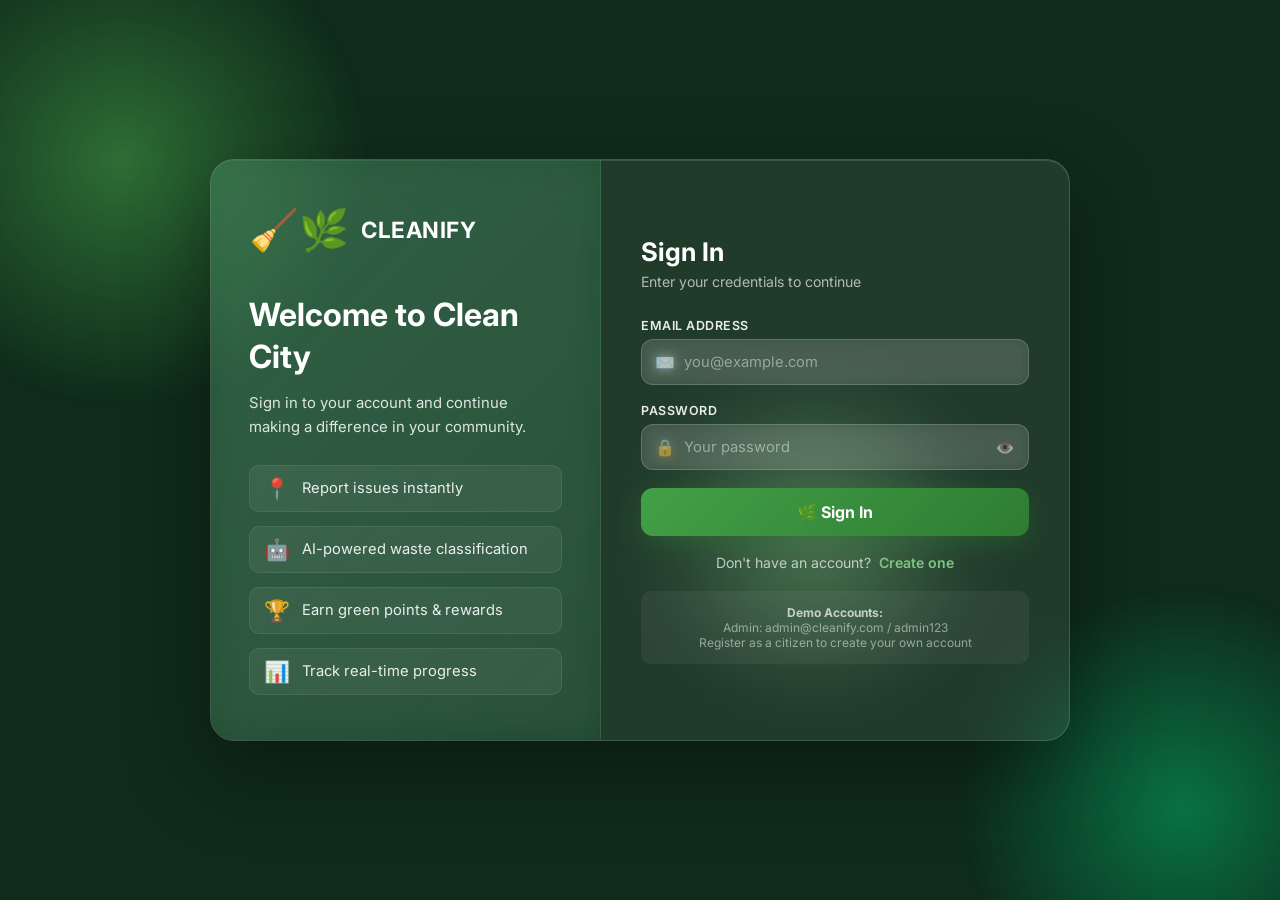
==== templates/admin.html @ 33d27224 "initial clean commit" ====
<!DOCTYPE html>
<html lang="en">

<head>
    <meta charset="UTF-8">
    <meta name="viewport" content="width=device-width, initial-scale=1.0">
    <title>Admin Dashboard - CLEANIFY</title>
    <meta name="description"
        content="CLEANIFY Admin Dashboard - Manage and review citizen complaints about waste dumping, unclean washrooms, and other cleanliness issues.">
    <link rel="stylesheet" href="./styles.css">
</head>

<body>

    <!-- SIDEBAR -->
    <aside class="sidebar">
        <div class="sidebar-header">
            <h2>🌿 CLEANIFY</h2>
            <span class="admin-badge">Admin Panel</span>
        </div>
        <ul class="sidebar-nav">
            <li><a href="#" class="active" onclick="switchSection('dashboard', this); return false;"><span
                        class="nav-icon">📊</span> <span>Dashboard</span></a></li>
            <li><a href="#" onclick="switchSection('all-complaints', this); return false;"><span
                        class="nav-icon">📋</span> <span>All Complaints</span></a></li>
            <li><a href="#" onclick="switchSection('washroom-reports', this); return false;"><span
                        class="nav-icon">🚿</span> <span>Washroom Reports</span></a></li>
            <li><a href="#" onclick="switchSection('issue-reports', this); return false;"><span
                        class="nav-icon">🚛</span> <span>Issue Reports</span></a></li>
            <li><a href="#" onclick="switchSection('rewards', this); return false;"><span class="nav-icon">🏆</span>
                    <span>Rewards</span></a></li>
            <li><a href="#" onclick="switchSection('live-tracking', this); return false;"><span
                        class="nav-icon">📡</span> <span>Live Tracking</span></a></li>
            <li><a href="#" onclick="switchSection('analytics', this); return false;"><span class="nav-icon">📈</span>
                    <span>Analytics</span></a></li>
        </ul>
        <div class="sidebar-footer">
            <div class="admin-profile">
                <div class="admin-avatar" id="adminAvatar">A</div>
                <div class="admin-info">
                    <div class="name" id="adminName">Loading...</div>
                    <div class="role" id="adminRole">Admin</div>
                </div>
            </div>
        </div>
    </aside>

    <!-- MAIN CONTENT -->
    <main class="main-content">

        <!-- TOP BAR -->
        <div class="top-bar">
            <h1><span class="live-dot"></span> Admin <span>Dashboard</span></h1>
            <div class="top-bar-actions">
                <button class="refresh-btn" onclick="loadComplaints()">🔄 Refresh</button>
                <button class="clear-btn" onclick="clearAllComplaints()">🗑️ Clear All</button>
            </div>
        </div>

        <!-- SECTION: DASHBOARD -->
        <div class="page-section active" id="section-dashboard">
            <!-- STATS -->
            <div class="stats-grid">
                <div class="stat-card total">
                    <div class="stat-header">
                        <div class="stat-icon">📋</div>
                        <span class="stat-trend" id="trendTotal">—</span>
                    </div>
                    <div class="stat-value" id="statTotal">0</div>
                    <div class="stat-label">Total Complaints</div>
                </div>
                <div class="stat-card pending">
                    <div class="stat-header">
                        <div class="stat-icon">⏳</div>
                        <span class="stat-trend" id="trendPending">—</span>
                    </div>
                    <div class="stat-value" id="statPending">0</div>
                    <div class="stat-label">Pending Review</div>
                </div>
                <div class="stat-card resolved">
                    <div class="stat-header">
                        <div class="stat-icon">✅</div>
                        <span class="stat-trend" id="trendResolved">—</span>
                    </div>
                    <div class="stat-value" id="statResolved">0</div>
                    <div class="stat-label">Resolved</div>
                </div>
                <div class="stat-card washroom">
                    <div class="stat-header">
                        <div class="stat-icon">🚿</div>
                        <span class="stat-trend" id="trendWashroom">—</span>
                    </div>
                    <div class="stat-value" id="statWashroom">0</div>
                    <div class="stat-label">Washroom Reports</div>
                </div>
                <div class="stat-card rewards-stat">
                    <div class="stat-header">
                        <div class="stat-icon">🏆</div>
                        <span class="stat-trend" id="trendRewards">—</span>
                    </div>
                    <div class="stat-value" id="statRewards">0</div>
                    <div class="stat-label">Rewards Given</div>
                </div>
            </div>

            <!-- FILTER BAR -->
            <div class="filter-bar">
                <button class="filter-btn active" onclick="filterComplaints('all', this)">All</button>
                <button class="filter-btn" onclick="filterComplaints('report', this)">🚛 Dumping / Issues</button>
                <button class="filter-btn" onclick="filterComplaints('washroom', this)">🚿 Washroom</button>
                <button class="filter-btn" onclick="filterComplaints('pending', this)">⏳ Pending</button>
                <button class="filter-btn" onclick="filterComplaints('resolved', this)">✅ Resolved</button>
                <div class="search-box">
                    <span>🔍</span>
                    <input type="text" id="searchInput" placeholder="Search complaints..." oninput="searchComplaints()">
                </div>
            </div>

            <!-- COMPLAINTS TABLE -->
            <div class="complaints-section">
                <div class="complaints-header">
                    <h2>📋 Complaint Records <span class="complaints-count" id="visibleCount">0</span></h2>
                </div>
                <table class="complaints-table">
                    <thead>
                        <tr>
                            <th>ID</th>
                            <th>Type</th>
                            <th>Reporter</th>
                            <th>Location</th>
                            <th>Description</th>
                            <th>Image</th>
                            <th>Date & Time</th>
                            <th>Status</th>
                            <th>Actions</th>
                        </tr>
                    </thead>
                    <tbody id="complaintsBody">
                        <!-- Populated by JS -->
                    </tbody>
                </table>
                <div class="empty-state" id="emptyState" style="display:none;">
                    <div class="empty-icon">📭</div>
                    <h3>No complaints yet</h3>
                    <p>When users submit complaints on the User Page, they will appear here in real-time.</p>
                </div>
            </div>
        </div>

        <!-- SECTION: ALL COMPLAINTS -->
        <div class="page-section" id="section-all-complaints">
            <div class="section-title">
                <h2>📋 All Complaints</h2>
                <p>Complete list of all submitted complaints</p>
            </div>
            <div class="complaints-section">
                <table class="complaints-table">
                    <thead>
                        <tr>
                            <th>ID</th>
                            <th>Type</th>
                            <th>Reporter</th>
                            <th>Location</th>
                            <th>Description</th>
                            <th>Date</th>
                            <th>Status</th>
                            <th>Actions</th>
                        </tr>
                    </thead>
                    <tbody id="allComplaintsBody"></tbody>
                </table>
                <div class="empty-state" id="allEmptyState" style="display:none;">
                    <div class="empty-icon">📭</div>
                    <h3>No complaints</h3>
                </div>
            </div>
        </div>

        <!-- SECTION: WASHROOM REPORTS -->
        <div class="page-section" id="section-washroom-reports">
            <div class="section-title">
                <h2>🚿 Washroom Reports</h2>
                <p>Complaints specifically about unclean washrooms</p>
            </div>
            <div class="complaints-section">
                <table class="complaints-table">
                    <thead>
                        <tr>
                            <th>ID</th>
                            <th>Reporter</th>
                            <th>Location</th>
                            <th>Description</th>
                            <th>Image</th>
                            <th>Date</th>
                            <th>Status</th>
                            <th>Actions</th>
                        </tr>
                    </thead>
                    <tbody id="washroomBody"></tbody>
                </table>
                <div class="empty-state" id="washroomEmptyState" style="display:none;">
                    <div class="empty-icon">🚿</div>
                    <h3>No washroom reports</h3>
                    <p>No unclean washroom complaints have been submitted yet.</p>
                </div>
            </div>
        </div>

        <!-- SECTION: ISSUE REPORTS -->
        <div class="page-section" id="section-issue-reports">
            <div class="section-title">
                <h2>🚛 Issue Reports</h2>
                <p>Reported issues like dumping, overflowing bins, blocked drains etc.</p>
            </div>
            <div class="complaints-section">
                <table class="complaints-table">
                    <thead>
                        <tr>
                            <th>ID</th>
                            <th>Reporter</th>
                            <th>Issue Type</th>
                            <th>Location</th>
                            <th>Description</th>
                            <th>Image</th>
                            <th>Date</th>
                            <th>Status</th>
                            <th>Actions</th>
                        </tr>
                    </thead>
                    <tbody id="issueBody"></tbody>
                </table>
                <div class="empty-state" id="issueEmptyState" style="display:none;">
                    <div class="empty-icon">🚛</div>
                    <h3>No issue reports</h3>
                    <p>No issues have been reported yet.</p>
                </div>
            </div>
        </div>

        <!-- SECTION: REWARDS -->
        <div class="page-section" id="section-rewards">
            <div class="section-title">
                <h2>🏆 Rewards</h2>
                <p>Citizens rewarded for keeping the city clean</p>
            </div>
            <div class="rewards-stats-grid">
                <div class="reward-stat-card">
                    <div class="reward-stat-icon">🏆</div>
                    <div class="reward-stat-value" id="rewardTotalCount">0</div>
                    <div class="reward-stat-label">Total Rewards</div>
                </div>
                <div class="reward-stat-card">
                    <div class="reward-stat-icon">⭐</div>
                    <div class="reward-stat-value" id="rewardTotalPoints">0</div>
                    <div class="reward-stat-label">Points Awarded</div>
                </div>
                <div class="reward-stat-card">
                    <div class="reward-stat-icon">👤</div>
                    <div class="reward-stat-value" id="rewardUniqueUsers">0</div>
                    <div class="reward-stat-label">Unique Recipients</div>
                </div>
            </div>
            <!-- Add Reward Form -->
            <div class="reward-form-card">
                <h3>➕ Award New Reward</h3>
                <div class="reward-form">
                    <input type="text" id="rewardName" placeholder="Recipient Name" class="reward-input">
                    <select id="rewardType" class="reward-input">
                        <option value="Clean Hero">🦸 Clean Hero</option>
                        <option value="Eco Warrior">🌿 Eco Warrior</option>
                        <option value="Star Reporter">⭐ Star Reporter</option>
                        <option value="Community Champion">🏅 Community Champion</option>
                    </select>
                    <input type="number" id="rewardPoints" placeholder="Points" class="reward-input" min="1"
                        value="100">
                    <input type="text" id="rewardReason" placeholder="Reason for reward" class="reward-input">
                    <button class="reward-submit-btn" onclick="addReward()">🏆 Award Reward</button>
                </div>
            </div>
            <!-- Rewards Table -->
            <div class="complaints-section">
                <div class="complaints-header">
                    <h2>🏆 Reward Recipients <span class="complaints-count" id="rewardCount">0</span></h2>
                </div>
                <table class="complaints-table">
                    <thead>
                        <tr>
                            <th>Recipient</th>
                            <th>Reward Type</th>
                            <th>Points</th>
                            <th>Reason</th>
                            <th>Date Awarded</th>
                            <th>Actions</th>
                        </tr>
                    </thead>
                    <tbody id="rewardsBody"></tbody>
                </table>
                <div class="empty-state" id="rewardsEmptyState" style="display:none;">
                    <div class="empty-icon">🏆</div>
                    <h3>No rewards yet</h3>
                    <p>Start rewarding citizens for their contributions to cleanliness!</p>
                </div>
            </div>
        </div>

        <!-- SECTION: LIVE TRACKING -->
        <div class="page-section" id="section-live-tracking">
            <div class="section-title">
                <h2><span class="live-badge">● LIVE</span> Facility Tracking & Availability</h2>
                <p>Real-time status of washrooms and public facilities</p>
            </div>
            <div class="facility-grid" id="facilityGrid">
                <!-- Populated by JS -->
            </div>
        </div>

        <!-- SECTION: ANALYTICS -->
        <div class="page-section" id="section-analytics">
            <div class="section-title">
                <h2>📈 Analytics Overview</h2>
                <p>Visual breakdown of complaint trends — all data pulled live from the database</p>
            </div>
            <div class="analytics-grid">
                <div class="analytics-card">
                    <h3>Complaint Types Distribution</h3>
                    <div id="typeChart" class="chart-container"></div>
                </div>
                <div class="analytics-card">
                    <h3>Status Breakdown</h3>
                    <div id="statusChart" class="chart-container"></div>
                </div>
                <div class="analytics-card full-width">
                    <h3>Activity Timeline (Last 14 Days)</h3>
                    <div id="timelineContainer" class="timeline-container"></div>
                </div>
                <div class="analytics-card full-width">
                    <h3>🏆 Top Reported Locations</h3>
                    <div id="topLocationsContainer"></div>
                </div>
            </div>
        </div>

        <footer class="admin-footer">
            <p>© 2026 <span>CLEANIFY</span> Admin Panel | Built for a Clean India 🇮🇳</p>
        </footer>
    </main>

    <!-- IMAGE MODAL -->
    <div class="image-modal-overlay" id="imageModal" onclick="closeImageModal()">
        <div class="image-modal" onclick="event.stopPropagation()">
            <button class="image-modal-close" onclick="closeImageModal()">✕</button>
            <img id="modalImage" src="" alt="Complaint Photo">
        </div>
    </div>

    <!-- DETAIL MODAL -->
    <div class="detail-modal-overlay" id="detailModal" onclick="closeDetailModal()">
        <div class="detail-modal" onclick="event.stopPropagation()">
            <button class="detail-modal-close" onclick="closeDetailModal()">✕</button>
            <h2>📋 Complaint Details</h2>
            <div id="detailContent"></div>
        </div>
    </div>

    <!-- TOAST -->
    <div class="toast" id="toast"></div>

        <script>
        const API = '';
        function getToken() { return localStorage.getItem('cleanify_token'); }
        
        // Auth check
        if (!getToken() || localStorage.getItem('cleanify_role') !== 'admin') {
            window.location.href = './index.html';
        }

        function logout() {
            fetch(API+'/api/auth/logout',{method:'POST',headers:{'Authorization':'Bearer '+getToken()}});
            localStorage.clear();
            window.location.href = './index.html';
        }

        let allComplaints = [];
        let currentFilter = 'all';

        async function loadComplaints() {
            try {
                const [complaintsRes, statsRes, rewardsRes] = await Promise.all([
                    fetch(API+'/api/complaints', {headers:{'Authorization':'Bearer '+getToken()}}),
                    fetch(API+'/api/stats', {headers:{'Authorization':'Bearer '+getToken()}}),
                    fetch(API+'/api/rewards', {headers:{'Authorization':'Bearer '+getToken()}})
                ]);

                if (complaintsRes.status === 401) { window.location.href = './index.html'; return; }

                allComplaints = await complaintsRes.json();
                const stats = await statsRes.json();
                const rewards = await rewardsRes.json();

                allComplaints.sort((a, b) => new Date(b.timestamp) - new Date(a.timestamp));

                updateStats(stats);
                renderComplaints(allComplaints);
                renderAllSections(allComplaints, rewards);
                showToast('✅ Dashboard refreshed', 'success');
            } catch(err) {
                showToast('❌ Failed to load data', 'error');
            }
        }

        function updateStats(stats) {
            animateNumber('statTotal', stats.total);
            animateNumber('statPending', stats.pending);
            animateNumber('statResolved', stats.resolved);
            animateNumber('statWashroom', stats.washroom);
            animateNumber('statRewards', stats.rewards);
            document.getElementById('trendTotal').textContent = stats.total > 0 ? `${stats.total} total` : '—';
            document.getElementById('trendPending').textContent = stats.pending > 0 ? `${stats.pending} active` : '—';
            document.getElementById('trendResolved').textContent = stats.resolved > 0 ? `${stats.resolved} done` : '—';
            document.getElementById('trendWashroom').textContent = stats.washroom > 0 ? `${stats.washroom} reports` : '—';
            document.getElementById('trendRewards').textContent = stats.rewards > 0 ? `${stats.rewards} given` : '—';
        }

        function animateNumber(elementId, target) {
            const el = document.getElementById(elementId);
            const current = parseInt(el.textContent) || 0;
            if (current === target) return;
            const duration = 500;
            const step = (target - current) / (duration / 16);
            let value = current;
            function update() {
                value += step;
                if ((step > 0 && value >= target) || (step < 0 && value <= target)) { el.textContent = target; return; }
                el.textContent = Math.round(value);
                requestAnimationFrame(update);
            }
            requestAnimationFrame(update);
        }

        function renderComplaints(complaints) {
            const tbody = document.getElementById('complaintsBody');
            const emptyState = document.getElementById('emptyState');
            if (complaints.length === 0) {
                tbody.innerHTML = '';
                emptyState.style.display = 'block';
                document.getElementById('visibleCount').textContent = '0';
                return;
            }
            emptyState.style.display = 'none';
            document.getElementById('visibleCount').textContent = complaints.length;
            tbody.innerHTML = complaints.map((c, idx) => `
                <tr style="animation: cardIn 0.3s ease-out ${idx * 0.05}s backwards;">
                    <td><span class="complaint-id">${c.id}</span></td>
                    <td><span class="complaint-type-badge ${c.issueType || 'dumping'}">${getTypeIcon(c.issueType)} ${getTypeName(c.issueType)}</span></td>
                    <td>${escapeHtml(c.reporter || 'Anonymous')}</td>
                    <td><span class="complaint-location">📍 ${escapeHtml(c.location || 'N/A')}</span></td>
                    <td><span class="complaint-desc" title="${escapeHtml(c.description || '')}">${escapeHtml((c.description||'No description').substring(0,60))}${(c.description||'').length>60?'...':''}</span></td>
                    <td>${c.image ? `<img class="complaint-image-thumb" src="${c.image}" onclick="openImageModal('${c.image}')" alt="Evidence">` : '<div class="no-image">N/A</div>'}</td>
                    <td><span class="complaint-time">${formatTime(c.timestamp)}</span></td>
                    <td><span class="status-badge ${c.status.toLowerCase().replace(' ','-')}" onclick="cycleStatus('${c.id}')">${getStatusIcon(c.status)} ${c.status}</span></td>
                    <td>
                        <div class="action-btns">
                            <button class="action-btn" onclick="viewDetails('${c.id}')" title="View Details">👁️</button>
                            <button class="action-btn delete" onclick="deleteComplaint('${c.id}')" title="Delete">🗑️</button>
                        </div>
                    </td>
                </tr>
            `).join('');
        }

        function renderAllSections(complaints, rewards) {
            // All complaints
            const allBody = document.getElementById('allComplaintsBody');
            allBody.innerHTML = complaints.map(c => `
                <tr>
                    <td><span class="complaint-id">${c.id}</span></td>
                    <td><span class="complaint-type-badge ${c.issueType}">${getTypeIcon(c.issueType)} ${getTypeName(c.issueType)}</span></td>
                    <td>${escapeHtml(c.reporter||'Anonymous')}</td>
                    <td>📍 ${escapeHtml(c.location||'')}</td>
                    <td>${escapeHtml((c.description||'').substring(0,50))}...</td>
                    <td>${formatTime(c.timestamp)}</td>
                    <td><span class="status-badge ${c.status.toLowerCase().replace(' ','-')}">${getStatusIcon(c.status)} ${c.status}</span></td>
                    <td><div class="action-btns"><button class="action-btn" onclick="viewDetails('${c.id}')">👁️</button><button class="action-btn delete" onclick="deleteComplaint('${c.id}')">🗑️</button></div></td>
                </tr>
            `).join('');
            document.getElementById('allEmptyState').style.display = complaints.length ? 'none' : 'block';

            // Washroom
            const washroomComplaints = complaints.filter(c => c.type === 'washroom' || c.issueType === 'washroom');
            const wBody = document.getElementById('washroomBody');
            wBody.innerHTML = washroomComplaints.map(c => `
                <tr>
                    <td><span class="complaint-id">${c.id}</span></td>
                    <td>${escapeHtml(c.reporter||'Anonymous')}</td>
                    <td>📍 ${escapeHtml(c.location||'')}</td>
                    <td>${escapeHtml((c.description||'').substring(0,50))}</td>
                    <td>${c.image ? `<img class="complaint-image-thumb" src="${c.image}" onclick="openImageModal('${c.image}')" alt="Evidence">` : 'N/A'}</td>
                    <td>${formatTime(c.timestamp)}</td>
                    <td><span class="status-badge ${c.status.toLowerCase().replace(' ','-')}">${getStatusIcon(c.status)} ${c.status}</span></td>
                    <td><div class="action-btns"><button class="action-btn" onclick="viewDetails('${c.id}')">👁️</button><button class="action-btn delete" onclick="deleteComplaint('${c.id}')">🗑️</button></div></td>
                </tr>
            `).join('');
            document.getElementById('washroomEmptyState').style.display = washroomComplaints.length ? 'none' : 'block';

            // Issues
            const issueComplaints = complaints.filter(c => c.type === 'report');
            const iBody = document.getElementById('issueBody');
            iBody.innerHTML = issueComplaints.map(c => `
                <tr>
                    <td><span class="complaint-id">${c.id}</span></td>
                    <td>${escapeHtml(c.reporter||'Anonymous')}</td>
                    <td><span class="complaint-type-badge ${c.issueType}">${getTypeIcon(c.issueType)} ${getTypeName(c.issueType)}</span></td>
                    <td>📍 ${escapeHtml(c.location||'')}</td>
                    <td>${escapeHtml((c.description||'').substring(0,50))}</td>
                    <td>${c.image ? `<img class="complaint-image-thumb" src="${c.image}" onclick="openImageModal('${c.image}')" alt="Evidence">` : 'N/A'}</td>
                    <td>${formatTime(c.timestamp)}</td>
                    <td><span class="status-badge ${c.status.toLowerCase().replace(' ','-')}">${getStatusIcon(c.status)} ${c.status}</span></td>
                    <td><div class="action-btns"><button class="action-btn" onclick="viewDetails('${c.id}')">👁️</button><button class="action-btn delete" onclick="deleteComplaint('${c.id}')">🗑️</button></div></td>
                </tr>
            `).join('');
            document.getElementById('issueEmptyState').style.display = issueComplaints.length ? 'none' : 'block';

            // Rewards
            renderRewards(rewards);
        }

        function renderRewards(rewards) {
            const tbody = document.getElementById('rewardsBody');
            const totalPoints = rewards.reduce((s,r) => s + (r.points||0), 0);
            const uniqueUsers = [...new Set(rewards.map(r => r.recipient))].length;
            animateNumber('rewardTotalCount', rewards.length);
            animateNumber('rewardTotalPoints', totalPoints);
            animateNumber('rewardUniqueUsers', uniqueUsers);
            document.getElementById('rewardCount').textContent = rewards.length;

            if (!rewards.length) {
                tbody.innerHTML = '';
                document.getElementById('rewardsEmptyState').style.display = 'block';
                return;
            }
            document.getElementById('rewardsEmptyState').style.display = 'none';
            tbody.innerHTML = rewards.map(r => `
                <tr>
                    <td><strong>${escapeHtml(r.recipient)}</strong></td>
                    <td>${r.reward_type}</td>
                    <td><span style="color:#1a7f44;font-weight:600;">+${r.points} pts</span></td>
                    <td>${escapeHtml(r.reason||'—')}</td>
                    <td>${formatTime(r.awarded_at)}</td>
                    <td><button class="action-btn delete" onclick="deleteReward(${r.id})">🗑️</button></td>
                </tr>
            `).join('');
        }

        // ── Helpers ──
        function getTypeIcon(type) {
            const icons = {'dumping':'🚛','washroom':'🚿','bin':'🗑️','drain':'🕳️','medical':'💊','industrial':'🏭','animal':'🐾'};
            return icons[type] || '📋';
        }
        function getTypeName(type) {
            const names = {'dumping':'Dumping','washroom':'Washroom','bin':'Overflowing Bin','drain':'Blocked Drain','medical':'Medical Waste','industrial':'Industrial','animal':'Dead Animal'};
            return names[type] || type || 'General';
        }
        function getStatusIcon(status) {
            return {'Pending':'⏳','In Progress':'🔄','Resolved':'✅','Rejected':'❌'}[status] || '⏳';
        }
        function formatTime(timestamp) {
            if (!timestamp) return 'Unknown';
            const date = new Date(timestamp);
            const now = new Date();
            const diffMs = now - date;
            const diffMins = Math.floor(diffMs / 60000);
            const diffHrs = Math.floor(diffMs / 3600000);
            const diffDays = Math.floor(diffMs / 86400000);
            if (diffMins < 1) return 'Just now';
            if (diffMins < 60) return `${diffMins}m ago`;
            if (diffHrs < 24) return `${diffHrs}h ago`;
            if (diffDays < 7) return `${diffDays}d ago`;
            return date.toLocaleDateString('en-IN', {day:'numeric',month:'short',year:'numeric'});
        }
        function escapeHtml(text) {
            const div = document.createElement('div');
            div.textContent = text;
            return div.innerHTML;
        }

        // ── Filter ──
        function filterComplaints(filter, btn) {
            currentFilter = filter;
            document.querySelectorAll('.filter-btn').forEach(b => b.classList.remove('active'));
            if (btn) btn.classList.add('active');
            applyFilters();
        }
        function searchComplaints() { applyFilters(); }
        function applyFilters() {
            const searchTerm = document.getElementById('searchInput').value.toLowerCase();
            let filtered = [...allComplaints];
            if (currentFilter === 'report') filtered = filtered.filter(c => c.type === 'report');
            else if (currentFilter === 'washroom') filtered = filtered.filter(c => c.type === 'washroom');
            else if (currentFilter === 'pending') filtered = filtered.filter(c => c.status === 'Pending');
            else if (currentFilter === 'resolved') filtered = filtered.filter(c => c.status === 'Resolved');
            if (searchTerm) {
                filtered = filtered.filter(c =>
                    (c.id||'').toLowerCase().includes(searchTerm) ||
                    (c.location||'').toLowerCase().includes(searchTerm) ||
                    (c.description||'').toLowerCase().includes(searchTerm) ||
                    (c.issueType||'').toLowerCase().includes(searchTerm)
                );
            }
            renderComplaints(filtered);
        }

        // ── Status cycle ──
        async function cycleStatus(id) {
            const statuses = ['Pending','In Progress','Resolved','Rejected'];
            const c = allComplaints.find(x => x.id === id);
            if (!c) return;
            const nextStatus = statuses[(statuses.indexOf(c.status) + 1) % statuses.length];
            try {
                const res = await fetch(`${API}/api/complaints/${id}/status`, {
                    method: 'PATCH',
                    headers: {'Content-Type':'application/json','Authorization':'Bearer '+getToken()},
                    body: JSON.stringify({status: nextStatus})
                });
                if (!res.ok) throw new Error();
                showToast(`✅ Status updated to "${nextStatus}"`, 'success');
                loadComplaints();
            } catch { showToast('❌ Failed to update status', 'error'); }
        }

        // ── View details ──
        function viewDetails(id) {
            const c = allComplaints.find(x => x.id === id);
            if (!c) return;
            const content = `
                <div class="detail-row"><span class="detail-label">Complaint ID</span><span class="detail-value" style="color:var(--accent);font-family:monospace;font-weight:600;">${c.id}</span></div>
                <div class="detail-row"><span class="detail-label">Reporter</span><span class="detail-value">${escapeHtml(c.reporter||'Anonymous')}</span></div>
                <div class="detail-row"><span class="detail-label">Type</span><span class="detail-value"><span class="complaint-type-badge ${c.issueType}">${getTypeIcon(c.issueType)} ${getTypeName(c.issueType)}</span></span></div>
                ${c.severity ? `<div class="detail-row"><span class="detail-label">Severity</span><span class="detail-value" style="text-transform:capitalize;">${c.severity==='high'?'🔴':c.severity==='medium'?'🟡':'🟢'} ${c.severity}</span></div>` : ''}
                <div class="detail-row"><span class="detail-label">Location</span><span class="detail-value">📍 ${escapeHtml(c.location||'Not provided')}</span></div>
                <div class="detail-row"><span class="detail-label">Description</span><span class="detail-value">${escapeHtml(c.description||'No description')}</span></div>
                <div class="detail-row"><span class="detail-label">Submitted</span><span class="detail-value">${new Date(c.timestamp).toLocaleString('en-IN',{dateStyle:'medium',timeStyle:'short'})}</span></div>
                <div class="detail-row"><span class="detail-label">Status</span><span class="detail-value">
                    <select class="detail-status-select" onchange="updateStatusFromDetail('${c.id}', this.value)">
                        <option value="Pending" ${c.status==='Pending'?'selected':''}>⏳ Pending</option>
                        <option value="In Progress" ${c.status==='In Progress'?'selected':''}>🔄 In Progress</option>
                        <option value="Resolved" ${c.status==='Resolved'?'selected':''}>✅ Resolved</option>
                        <option value="Rejected" ${c.status==='Rejected'?'selected':''}>❌ Rejected</option>
                    </select>
                </span></div>
                ${c.image ? `<div class="detail-row"><span class="detail-label">Evidence</span><span class="detail-value"><img class="detail-image" src="${c.image}" alt="Evidence Photo"></span></div>` : ''}
            `;
            document.getElementById('detailContent').innerHTML = content;
            document.getElementById('detailModal').classList.add('visible');
        }

        async function updateStatusFromDetail(id, newStatus) {
            try {
                const res = await fetch(`${API}/api/complaints/${id}/status`, {
                    method: 'PATCH',
                    headers: {'Content-Type':'application/json','Authorization':'Bearer '+getToken()},
                    body: JSON.stringify({status: newStatus})
                });
                if (!res.ok) throw new Error();
                showToast(`✅ Status updated to "${newStatus}"`, 'success');
                loadComplaints();
            } catch { showToast('❌ Failed to update status', 'error'); }
        }

        function closeDetailModal() { document.getElementById('detailModal').classList.remove('visible'); }
        function openImageModal(src) { document.getElementById('modalImage').src=src; document.getElementById('imageModal').classList.add('visible'); }
        function closeImageModal() { document.getElementById('imageModal').classList.remove('visible'); }

        // ── Delete ──
        async function deleteComplaint(id) {
            if (!confirm('Delete this complaint?')) return;
            try {
                const res = await fetch(`${API}/api/complaints/${id}`, {
                    method: 'DELETE',
                    headers: {'Authorization':'Bearer '+getToken()}
                });
                if (!res.ok) throw new Error();
                showToast('🗑️ Complaint deleted', 'error');
                loadComplaints();
            } catch { showToast('❌ Delete failed', 'error'); }
        }

        async function clearAllComplaints() {
            if (!confirm('⚠️ Clear ALL complaints? This cannot be undone.')) return;
            try {
                const res = await fetch(`${API}/api/complaints/clear`, {
                    method: 'DELETE',
                    headers: {'Authorization':'Bearer '+getToken()}
                });
                if (!res.ok) throw new Error();
                showToast('🗑️ All complaints cleared', 'error');
                loadComplaints();
            } catch { showToast('❌ Clear failed', 'error'); }
        }

        // ── Rewards ──
        async function addReward() {
            const recipient = document.getElementById('rewardName').value.trim();
            const rewardType = document.getElementById('rewardType').value;
            const points = document.getElementById('rewardPoints').value;
            const reason = document.getElementById('rewardReason').value.trim();
            if (!recipient) { showToast('Please enter recipient name', 'error'); return; }
            try {
                const res = await fetch(`${API}/api/rewards`, {
                    method: 'POST',
                    headers: {'Content-Type':'application/json','Authorization':'Bearer '+getToken()},
                    body: JSON.stringify({recipient, rewardType, points: parseInt(points), reason})
                });
                if (!res.ok) throw new Error();
                showToast('🏆 Reward added!', 'success');
                document.getElementById('rewardName').value = '';
                document.getElementById('rewardReason').value = '';
                loadComplaints();
            } catch { showToast('❌ Failed to add reward', 'error'); }
        }

        async function deleteReward(id) {
            if (!confirm('Delete this reward?')) return;
            try {
                const res = await fetch(`${API}/api/rewards/${id}`, {
                    method: 'DELETE',
                    headers: {'Authorization':'Bearer '+getToken()}
                });
                if (!res.ok) throw new Error();
                showToast('🗑️ Reward deleted', 'error');
                loadComplaints();
            } catch { showToast('❌ Delete failed', 'error'); }
        }

        // ── Toast ──
        function showToast(message, type = 'success') {
            const toast = document.getElementById('toast');
            toast.textContent = message;
            toast.className = `toast ${type} visible`;
            setTimeout(() => toast.classList.remove('visible'), 2500);
        }

        // ── Section Switching ──
        function switchSection(sectionId, clickedLink) {
            document.querySelectorAll('.page-section').forEach(s => s.classList.remove('active'));
            document.querySelectorAll('.sidebar-nav a').forEach(a => a.classList.remove('active'));
            document.getElementById(`section-${sectionId}`).classList.add('active');
            if (clickedLink) clickedLink.classList.add('active');
        }

        // ── Facility Tracking (dynamic from washroom complaints) ──
        async function loadFacilities() {
            try {
                const res = await fetch(`${API}/api/analytics`, {headers:{'Authorization':'Bearer '+getToken()}});
                const data = await res.json();
                // Build facility cards from washroom complaints in allComplaints
                const washroomComplaints = allComplaints.filter(c => c.type === 'washroom' || c.issueType === 'washroom');
                const grid = document.getElementById('facilityGrid');
                if (!washroomComplaints.length) {
                    grid.innerHTML = `<div style="grid-column:1/-1;text-align:center;padding:40px;background:white;border-radius:12px;color:#999;">No washroom complaints yet. Facility status will appear here as citizens report issues.</div>`;
                    return;
                }
                // Deduplicate by location
                const seen = new Set();
                const facilities = [];
                for (const c of washroomComplaints) {
                    if (!c.location || seen.has(c.location)) continue;
                    seen.add(c.location);
                    let icon, status, color;
                    if (c.status === 'Resolved') { icon='🟢'; status='Clean'; color='#27ae60'; }
                    else if (c.severity === 'high' || c.status === 'Pending') { icon='🔴'; status='Needs Urgent Attention'; color='#e74c3c'; }
                    else { icon='🟡'; status='Needs Attention'; color='#f39c12'; }
                    facilities.push({name: c.location, status, icon, color, time: formatTime(c.timestamp), reporter: c.reporter, cid: c.id});
                }
                grid.innerHTML = facilities.map(f => `
                    <div style="background:white;border-radius:12px;padding:20px;box-shadow:0 4px 15px rgba(0,0,0,0.08);border-left:4px solid ${f.color};">
                        <div style="display:flex;justify-content:space-between;align-items:center;margin-bottom:10px;">
                            <strong style="font-size:14px;">${escapeHtml(f.name)}</strong>
                            <span style="font-size:18px;">${f.icon}</span>
                        </div>
                        <p style="font-size:13px;color:#555;margin:0;">Status: <strong style="color:${f.color};">${f.status}</strong></p>
                        <p style="font-size:12px;color:#999;margin:5px 0 0;">Reported by ${escapeHtml(f.reporter||'Anonymous')} · ${f.time}</p>
                        <button onclick="viewDetails('${f.cid}')" style="margin-top:12px;width:100%;padding:7px;background:rgba(26,127,68,0.08);border:1px solid rgba(26,127,68,0.2);border-radius:8px;color:#1a7f44;font-size:12px;cursor:pointer;font-weight:600;">👁️ View Complaint</button>
                    </div>`).join('');
            } catch(e) {
                document.getElementById('facilityGrid').innerHTML = `<div style="grid-column:1/-1;text-align:center;padding:40px;background:white;border-radius:12px;color:#999;">Unable to load facility data.</div>`;
            }
        }

        // ── Analytics (fully dynamic from /api/analytics) ──
        async function loadAnalytics() {
            try {
                const res = await fetch(`${API}/api/analytics`, {headers:{'Authorization':'Bearer '+getToken()}});
                if (!res.ok) throw new Error();
                const data = await res.json();
                renderTypeChart(data.type_distribution);
                renderStatusChart(data.status_breakdown);
                renderTimeline(data.timeline);
                renderTopLocations(data.top_locations);
            } catch(e) {
                ['typeChart','statusChart','timelineContainer'].forEach(id => {
                    const el = document.getElementById(id);
                    if (el) el.innerHTML = `<p style="color:#999;text-align:center;padding:20px;">No data available yet.</p>`;
                });
            }
        }

        function renderTypeChart(types) {
            const el = document.getElementById('typeChart');
            if (!types || !types.length) { el.innerHTML = `<p style="color:#999;text-align:center;padding:30px;">No data yet</p>`; return; }
            const total = types.reduce((s,t) => s+t.count, 0);
            const colors = ['#1a7f44','#2196F3','#e74c3c','#f39c12','#9C27B0','#FF9800','#00BCD4','#607D8B'];
            const icons = {dumping:'🚛',washroom:'🚿',bin:'🗑️',drain:'🕳️',medical:'💊',industrial:'🏭',animal:'🐾',general:'📋'};
            el.innerHTML = `
                <div style="padding:10px 0;">
                    ${types.map((t,i) => {
                        const pct = Math.round((t.count/total)*100);
                        return `
                        <div style="margin-bottom:14px;">
                            <div style="display:flex;justify-content:space-between;align-items:center;margin-bottom:5px;">
                                <span style="font-size:13px;font-weight:600;">${icons[t.label]||'📋'} ${t.label||'General'}</span>
                                <span style="font-size:13px;color:${colors[i%colors.length]};font-weight:700;">${t.count} (${pct}%)</span>
                            </div>
                            <div style="height:10px;background:#f0f0f0;border-radius:5px;overflow:hidden;">
                                <div style="height:100%;width:${pct}%;background:${colors[i%colors.length]};border-radius:5px;transition:width 0.8s ease;"></div>
                            </div>
                        </div>`;
                    }).join('')}
                </div>`;
        }

        function renderStatusChart(statuses) {
            const el = document.getElementById('statusChart');
            if (!statuses || !statuses.length) { el.innerHTML = `<p style="color:#999;text-align:center;padding:30px;">No data yet</p>`; return; }
            const colorMap = {'Pending':'#f39c12','In Progress':'#3498db','Resolved':'#27ae60','Rejected':'#e74c3c'};
            const iconMap = {'Pending':'⏳','In Progress':'🔄','Resolved':'✅','Rejected':'❌'};
            const total = statuses.reduce((s,t) => s+t.count, 0);
            el.innerHTML = `
                <div style="display:grid;grid-template-columns:1fr 1fr;gap:12px;padding:10px 0;">
                    ${statuses.map(s => `
                        <div style="background:${colorMap[s.label]||'#999'}18;border:1.5px solid ${colorMap[s.label]||'#999'}44;border-radius:12px;padding:16px;text-align:center;">
                            <div style="font-size:24px;">${iconMap[s.label]||'📋'}</div>
                            <div style="font-size:22px;font-weight:800;color:${colorMap[s.label]||'#333'};margin:4px 0;">${s.count}</div>
                            <div style="font-size:12px;color:#666;">${s.label}</div>
                            <div style="font-size:11px;color:#999;">${Math.round((s.count/total)*100)}%</div>
                        </div>`).join('')}
                </div>`;
        }

        function renderTimeline(timeline) {
            const el = document.getElementById('timelineContainer');
            if (!timeline || !timeline.length) { el.innerHTML = `<p style="color:#999;text-align:center;padding:30px;">No activity in last 14 days</p>`; return; }
            const max = Math.max(...timeline.map(t => t.count));
            el.innerHTML = `
                <div style="display:flex;align-items:flex-end;gap:8px;height:140px;padding:10px 0 0;">
                    ${timeline.map(t => {
                        const h = max > 0 ? Math.max(8, Math.round((t.count/max)*120)) : 8;
                        const label = new Date(t.day).toLocaleDateString('en-IN',{day:'numeric',month:'short'});
                        return `
                        <div style="flex:1;display:flex;flex-direction:column;align-items:center;gap:4px;">
                            <span style="font-size:11px;font-weight:700;color:#1a7f44;">${t.count}</span>
                            <div style="width:100%;height:${h}px;background:linear-gradient(to top,#1a7f44,#65a53b);border-radius:4px 4px 0 0;" title="${t.count} complaints on ${label}"></div>
                            <span style="font-size:10px;color:#999;white-space:nowrap;">${label}</span>
                        </div>`;
                    }).join('')}
                </div>`;
        }

        function renderTopLocations(locations) {
            const existing = document.getElementById('topLocationsContainer');
            if (!existing) return;
            if (!locations || !locations.length) { existing.innerHTML = `<p style="color:#999;text-align:center;padding:20px;">No location data yet</p>`; return; }
            existing.innerHTML = locations.map((l,i) => `
                <div style="display:flex;justify-content:space-between;align-items:center;padding:10px 0;border-bottom:1px solid #f0f0f0;">
                    <span style="font-size:13px;">🏆 #${i+1} · ${escapeHtml(l.location)}</span>
                    <span style="background:#1a7f4418;color:#1a7f44;padding:3px 10px;border-radius:12px;font-size:12px;font-weight:600;">${l.count} reports</span>
                </div>`).join('');
        }

        // ── Load admin profile ──
        async function loadAdminProfile() {
            try {
                const res = await fetch(`${API}/api/auth/me`, {headers:{'Authorization':'Bearer '+getToken()}});
                if (!res.ok) return;
                const user = await res.json();
                document.getElementById('adminName').textContent = user.fullname || 'Admin';
                document.getElementById('adminRole').textContent = user.role === 'admin' ? 'Super Admin' : user.role;
                document.getElementById('adminAvatar').textContent = (user.fullname||'A')[0].toUpperCase();
            } catch(e) {}
        }

        // ── Keyboard ──
        document.addEventListener('keydown', e => {
            if (e.key === 'Escape') { closeImageModal(); closeDetailModal(); }
        });

        // ── Logout button ──
        document.querySelector('.clear-btn')?.insertAdjacentHTML('afterend', 
            '<button class="refresh-btn" style="background:#e74c3c;border-color:#e74c3c;" onclick="logout()">🚪 Logout</button>'
        );

        // ── Section switching — load analytics/facilities on demand ──
        const _origSwitchSection = switchSection;
        function switchSection(sectionId, clickedLink) {
            document.querySelectorAll('.page-section').forEach(s => s.classList.remove('active'));
            document.querySelectorAll('.sidebar-nav a').forEach(a => a.classList.remove('active'));
            document.getElementById(`section-${sectionId}`).classList.add('active');
            if (clickedLink) clickedLink.classList.add('active');
            if (sectionId === 'analytics') loadAnalytics();
            if (sectionId === 'live-tracking') loadFacilities();
        }

        // ── Auto refresh ──
        setInterval(loadComplaints, 30000);

        // ── Init ──
        window.addEventListener('DOMContentLoaded', () => {
            loadAdminProfile();
            loadComplaints();
        });
    </script>
</body>
</html>
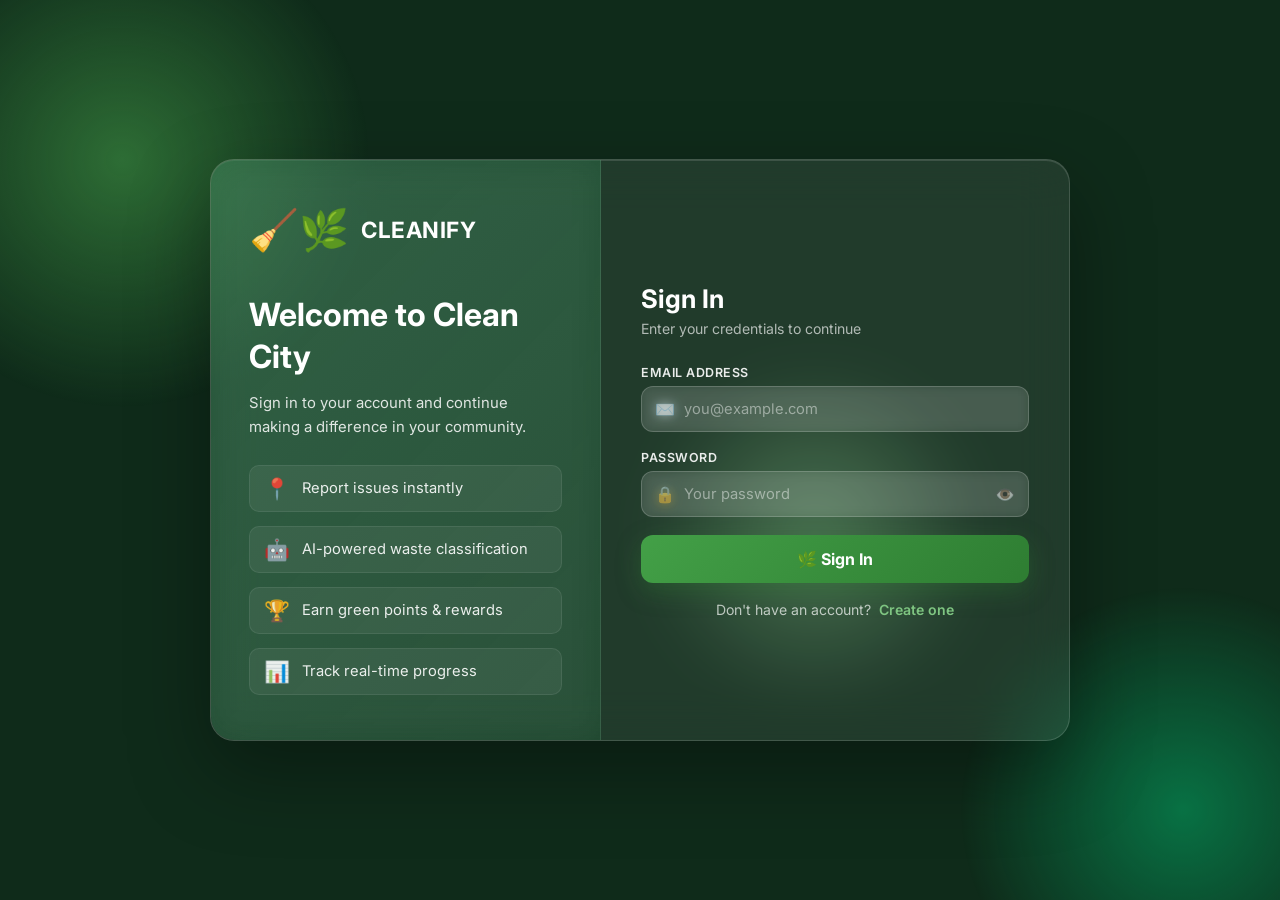
==== commit 06031c11: "new frontend" ====
--- a/templates/admin.html
+++ b/templates/admin.html
@@ -7,7 +7,7 @@
     <title>Admin Dashboard - CLEANIFY</title>
     <meta name="description"
         content="CLEANIFY Admin Dashboard - Manage and review citizen complaints about waste dumping, unclean washrooms, and other cleanliness issues.">
-    <link rel="stylesheet" href="./styles.css">
+    <link rel="stylesheet" href="./static/styles.css">
 </head>
 
 <body>
@@ -110,6 +110,7 @@
                 <button class="filter-btn" onclick="filterComplaints('washroom', this)">🚿 Washroom</button>
                 <button class="filter-btn" onclick="filterComplaints('pending', this)">⏳ Pending</button>
                 <button class="filter-btn" onclick="filterComplaints('resolved', this)">✅ Resolved</button>
+                <button class="filter-btn" onclick="filterComplaints('inprogress', this)">🔄 In Progress</button>
                 <div class="search-box">
                     <span>🔍</span>
                     <input type="text" id="searchInput" placeholder="Search complaints..." oninput="searchComplaints()">
@@ -366,7 +367,7 @@
     <div class="toast" id="toast"></div>
 
         <script>
-        const API = '';
+        const API = 'https://cleanify-6yh1.onrender.com';
         function getToken() { return localStorage.getItem('cleanify_token'); }
         
         // Auth check
@@ -598,6 +599,7 @@
             else if (currentFilter === 'washroom') filtered = filtered.filter(c => c.type === 'washroom');
             else if (currentFilter === 'pending') filtered = filtered.filter(c => c.status === 'Pending');
             else if (currentFilter === 'resolved') filtered = filtered.filter(c => c.status === 'Resolved');
+            else if (currentFilter === 'inprogress') filtered = filtered.filter(c => c.status === 'In Progress');
             if (searchTerm) {
                 filtered = filtered.filter(c =>
                     (c.id||'').toLowerCase().includes(searchTerm) ||
